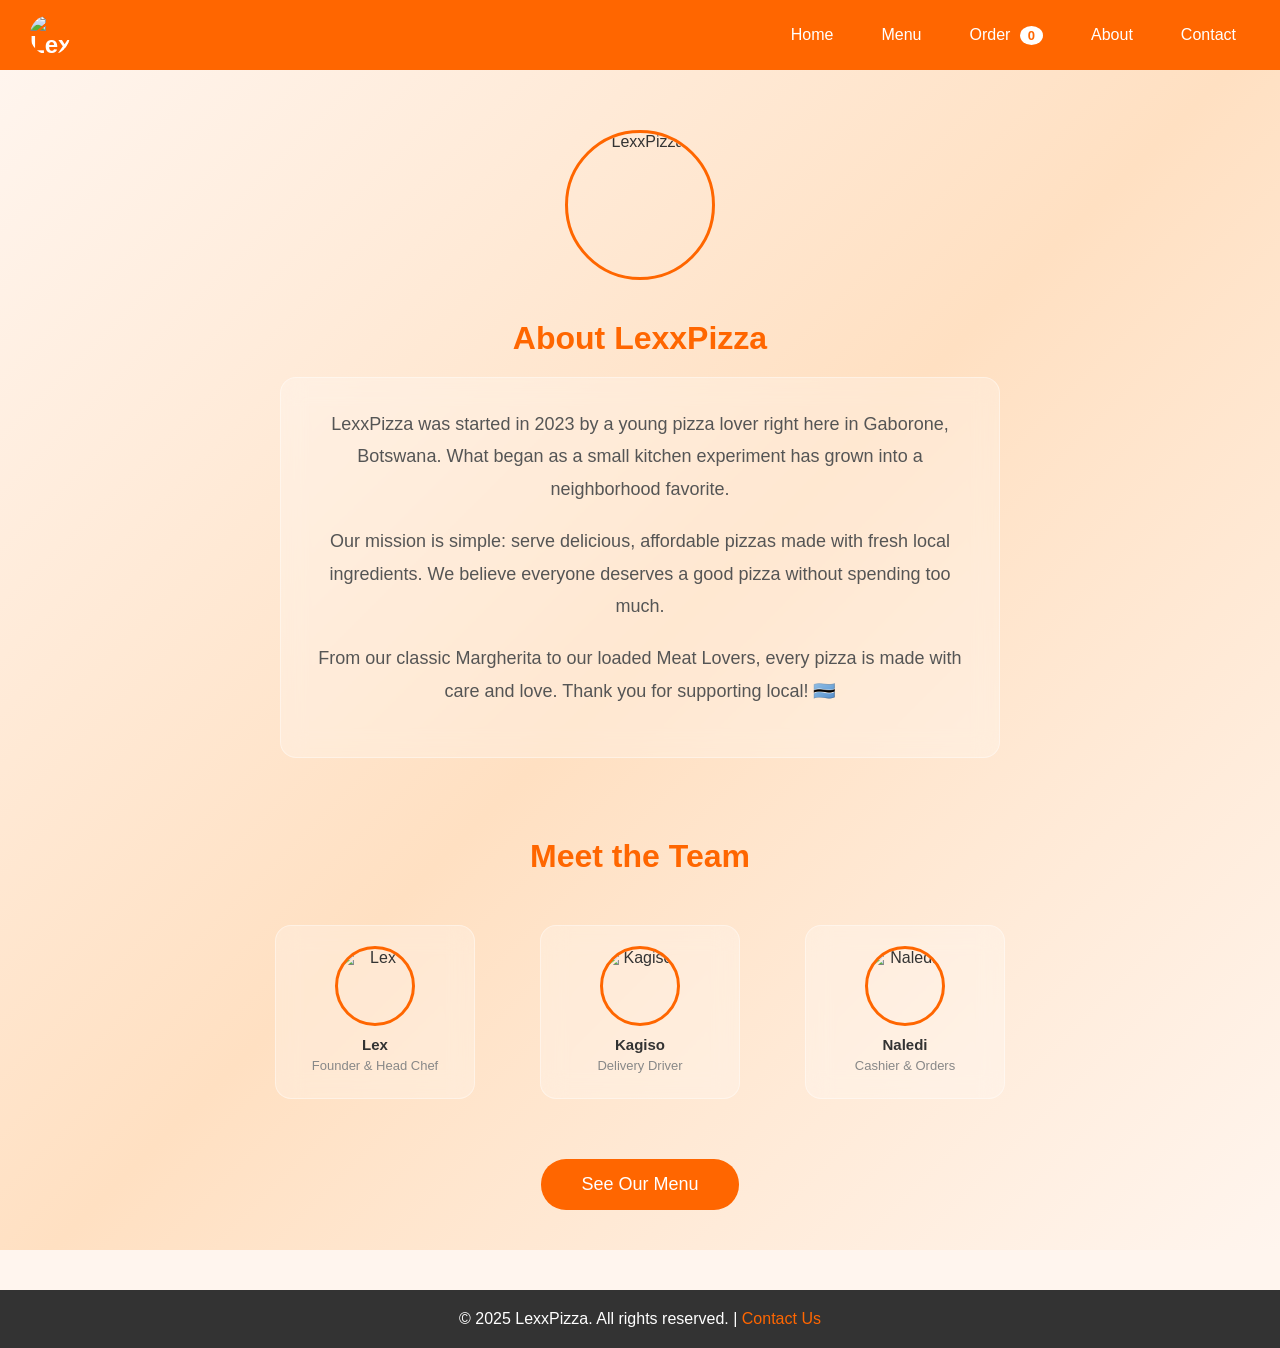
==== about.html @ c3e7ed9f "first commit - lexxpizza website" ====
<!DOCTYPE html>
<html lang="en">
<head>
    <meta charset="UTF-8">
    <meta name="viewport" content="width=device-width, initial-scale=1.0">
    <title>LexxPizza - About</title>
    <link rel="stylesheet" href="style.css">
    <link href="https://unpkg.com/aos@2.3.1/dist/aos.css" rel="stylesheet">
</head>
<body>

    <nav>
        <a href="index.html" class="logo"><img src="c:\Users\User\Documents\WMD ASSIGNMENT2026\logo.png" alt="LexxPizza"></a>
        <ul class="nav-links">
            <li><a href="index.html">Home</a></li>
            <li><a href="menu.html">Menu</a></li>
            <li><a href="order.html">Order <span id="cart-badge" class="cart-badge">0</span></a></li>
            <li><a href="about.html">About</a></li>
            <li><a href="contact.html">Contact</a></li>
        </ul>
    </nav>

    <div class="page-bg" style="padding-top: 40px; padding-bottom: 40px;">

        <div class="about-section">
            <img src="https://picsum.photos/seed/lexx-logo/150/150.jpg" class="round-icon" style="width:150px; height:150px;" alt="LexxPizza" data-aos="fade-down">
            <h2 class="section-title" data-aos="fade-down">About LexxPizza</h2>

            <div class="blur-box" data-aos="fade-up">
                <p>
                    LexxPizza was started in 2023 by a young pizza lover right here in Gaborone, Botswana. 
                    What began as a small kitchen experiment has grown into a neighborhood favorite.
                </p>
                <p>
                    Our mission is simple: serve delicious, affordable pizzas made with fresh local ingredients. 
                    We believe everyone deserves a good pizza without spending too much.
                </p>
                <p>
                    From our classic Margherita to our loaded Meat Lovers, every pizza is made with care and love. 
                    Thank you for supporting local! 🇧🇼
                </p>
            </div>
        </div>

        <h2 class="section-title" data-aos="fade-down">Meet the Team</h2>

        <div class="team-grid" data-aos="fade-up">

            <div class="blur-box team-card" style="width: 200px; padding: 20px;">
                <img src="https://picsum.photos/seed/person-one/100/100.jpg" class="round-icon" alt="Lex">
                <p><strong>Lex</strong></p>
                <p style="font-size:13px; color:#888;">Founder & Head Chef</p>
            </div>

            <div class="blur-box team-card" style="width: 200px; padding: 20px;">
                <img src="https://picsum.photos/seed/person-two/100/100.jpg" class="round-icon" alt="Kagiso">
                <p><strong>Kagiso</strong></p>
                <p style="font-size:13px; color:#888;">Delivery Driver</p>
            </div>

            <div class="blur-box team-card" style="width: 200px; padding: 20px;">
                <img src="https://picsum.photos/seed/person-three/100/100.jpg" class="round-icon" alt="Naledi">
                <p><strong>Naledi</strong></p>
                <p style="font-size:13px; color:#888;">Cashier & Orders</p>
            </div>

        </div>

        <div style="text-align:center; margin-top: 40px;" data-aos="fade-up">
            <a href="menu.html" class="btn" style="font-size:18px; padding: 15px 40px;">See Our Menu</a>
        </div>

    </div>

    <footer>
        <p>&copy; 2025 LexxPizza. All rights reserved. | <a href="contact.html">Contact Us</a></p>
    </footer>

    <script src="https://unpkg.com/aos@2.3.1/dist/aos.js"></script>
    <script>
        AOS.init({ duration: 1000 });
    </script>
    <script src="script.js"></script>

</body>
</html>
---- style.css ----
* {
    margin: 0;
    padding: 0;
    box-sizing: border-box;
}

body {
    font-family: 'Segoe UI', Tahoma, Geneva, Verdana, sans-serif;
    background-color: #fff5ee;
    color: #333;
}

/* NAVBAR */
nav {
    background-color: #ff6600;
    padding: 15px 30px;
    display: flex;
    justify-content: space-between;
    align-items: center;
    position: sticky;
    top: 0;
    z-index: 100;
}

nav .logo {
    font-size: 24px;
    font-weight: bold;
    color: #fff;
    text-decoration: none;
}

nav .nav-links {
    list-style: none;
    display: flex;
    gap: 20px;
}

nav .nav-links a {
    color: #fff;
    text-decoration: none;
    font-size: 16px;
    padding: 8px 14px;
    border-radius: 20px;
    transition: background 0.3s;
}

nav .nav-links a:hover {
    background-color: #fff;
    color: #ff6600;
}

/* BLURRY BOX */
.blur-box {
    background: rgba(255, 255, 255, 0.25);
    backdrop-filter: blur(12px);
    -webkit-backdrop-filter: blur(12px);
    border: 1px solid rgba(255, 255, 255, 0.4);
    border-radius: 16px;
    padding: 30px;
    margin: 20px;
}

/* BUTTONS */
.btn {
    background-color: #ff6600;
    color: #fff;
    border: none;
    padding: 12px 28px;
    border-radius: 25px;
    font-size: 16px;
    cursor: pointer;
    text-decoration: none;
    display: inline-block;
    transition: background 0.3s, transform 0.2s;
}

.btn:hover {
    background-color: #e65c00;
    transform: scale(1.05);
}

/* HERO SECTIONS WITH IMAGE BACKGROUND */
.hero {
    height: 80vh;
    background-size: cover;
    background-position: center;
    background-repeat: no-repeat;
    display: flex;
    align-items: center;
    justify-content: center;
    text-align: center;
    color: #fff;
    position: relative;
}

.hero::before {
    content: '';
    position: absolute;
    top: 0;
    left: 0;
    right: 0;
    bottom: 0;
    background: rgba(0, 0, 0, 0.5);
}

.hero .hero-content {
    position: relative;
    z-index: 1;
}

.hero h1 {
    font-size: 48px;
    margin-bottom: 15px;
    text-shadow: 2px 2px 8px rgba(0,0,0,0.5);
}

.hero p {
    font-size: 20px;
    margin-bottom: 25px;
    text-shadow: 1px 1px 4px rgba(0,0,0,0.5);
}

/* SECTION TITLES */
.section-title {
    text-align: center;
    font-size: 32px;
    color: #ff6600;
    margin: 40px 0 20px;
}

/* ROUND ICONS */
.round-icon {
    width: 80px;
    height: 80px;
    border-radius: 50%;
    object-fit: cover;
    border: 3px solid #ff6600;
    display: block;
    margin: 0 auto 10px;
}

.round-icon-small {
    width: 60px;
    height: 60px;
    border-radius: 50%;
    object-fit: cover;
    border: 3px solid #ff6600;
}

/* MENU CARDS */
.menu-grid {
    display: flex;
    flex-wrap: wrap;
    justify-content: center;
    gap: 25px;
    padding: 20px;
    max-width: 1100px;
    margin: 0 auto;
}

.menu-card {
    background: rgba(255, 255, 255, 0.3);
    backdrop-filter: blur(10px);
    -webkit-backdrop-filter: blur(10px);
    border: 1px solid rgba(255, 165, 0, 0.3);
    border-radius: 16px;
    padding: 25px;
    width: 280px;
    text-align: center;
    transition: transform 0.3s, box-shadow 0.3s;
}

.menu-card:hover {
    transform: translateY(-8px);
    box-shadow: 0 12px 30px rgba(255, 102, 0, 0.2);
}

.menu-card h3 {
    margin: 10px 0 5px;
    font-size: 20px;
}

.menu-card p {
    color: #666;
    font-size: 14px;
    margin-bottom: 10px;
}

.menu-card .price {
    font-size: 22px;
    font-weight: bold;
    color: #ff6600;
    margin-bottom: 15px;
}

/* DRINKS GRID */
.drinks-grid {
    display: flex;
    flex-wrap: wrap;
    justify-content: center;
    gap: 20px;
    padding: 20px;
    max-width: 900px;
    margin: 0 auto;
}

.drink-card {
    background: rgba(255, 255, 255, 0.3);
    backdrop-filter: blur(10px);
    -webkit-backdrop-filter: blur(10px);
    border: 1px solid rgba(255, 165, 0, 0.3);
    border-radius: 16px;
    padding: 20px;
    width: 200px;
    text-align: center;
    transition: transform 0.3s;
}

.drink-card:hover {
    transform: translateY(-5px);
}

.drink-card h3 {
    font-size: 16px;
    margin: 8px 0 5px;
}

.drink-card .price {
    font-size: 18px;
    font-weight: bold;
    color: #ff6600;
}

/* ORDER FORM */
.order-form {
    max-width: 600px;
    margin: 0 auto;
    padding: 20px;
}

.order-form label {
    display: block;
    margin-bottom: 5px;
    font-weight: bold;
    color: #ff6600;
}

.order-form input,
.order-form select,
.order-form textarea {
    width: 100%;
    padding: 12px;
    margin-bottom: 15px;
    border: 1px solid #ddd;
    border-radius: 10px;
    font-size: 16px;
    background: rgba(255,255,255,0.5);
}

.order-form input:focus,
.order-form select:focus,
.order-form textarea:focus {
    outline: none;
    border-color: #ff6600;
}

/* CONTACT */
.contact-grid {
    display: flex;
    flex-wrap: wrap;
    gap: 30px;
    justify-content: center;
    max-width: 900px;
    margin: 0 auto;
    padding: 20px;
}

.contact-info {
    flex: 1;
    min-width: 280px;
}

.contact-form {
    flex: 1;
    min-width: 280px;
}

.contact-info p {
    margin-bottom: 15px;
    font-size: 16px;
}

.contact-info .icon-row {
    display: flex;
    align-items: center;
    gap: 10px;
    margin-bottom: 12px;
}

/* ABOUT */
.about-section {
    max-width: 800px;
    margin: 0 auto;
    padding: 20px;
    text-align: center;
}

.about-section p {
    font-size: 18px;
    line-height: 1.8;
    color: #555;
    margin-bottom: 20px;
}

.team-grid {
    display: flex;
    flex-wrap: wrap;
    justify-content: center;
    gap: 25px;
    margin-top: 30px;
}

.team-card {
    text-align: center;
}

.team-card p {
    font-size: 15px;
    margin-bottom: 5px;
}

/* FOOTER */
footer {
    background-color: #333;
    color: #fff;
    text-align: center;
    padding: 20px;
    margin-top: 40px;
}

footer a {
    color: #ff6600;
    text-decoration: none;
}

/* SIMPLE CART */
.cart-badge {
    background-color: #fff;
    color: #ff6600;
    border-radius: 50%;
    padding: 2px 8px;
    font-size: 13px;
    font-weight: bold;
    margin-left: 5px;
}

/* ORDER SUMMARY TABLE */
.order-table {
    width: 100%;
    border-collapse: collapse;
    margin: 20px 0;
}

.order-table th,
.order-table td {
    padding: 10px 15px;
    text-align: left;
    border-bottom: 1px solid #eee;
}

.order-table th {
    background-color: #ff6600;
    color: #fff;
    border-radius: 8px;
}

.total-row {
    font-size: 20px;
    font-weight: bold;
    color: #ff6600;
    text-align: right;
    margin: 10px 0;
}

/* BACKGROUND PATTERN FOR NON-HERO PAGES */
.page-bg {
    min-height: 100vh;
    background: linear-gradient(135deg, #fff5ee 0%, #ffe0c2 50%, #fff5ee 100%);
}

/* RESPONSIVE */
@media (max-width: 768px) {
    nav {
        flex-direction: column;
        gap: 10px;
    }

    nav .nav-links {
        gap: 10px;
    }

    .hero h1 {
        font-size: 32px;
    }

    .menu-card {
        width: 100%;
        max-width: 300px;
    }
}
nav .logo {
    display: flex;
    align-items: center;
    gap: 10px;
    text-decoration: none;
    color: #fff;
    font-size: 24px;
    font-weight: bold;
}

nav .logo img {
    height: 40px;
    width: 40px;
    border-radius: 50%;
}
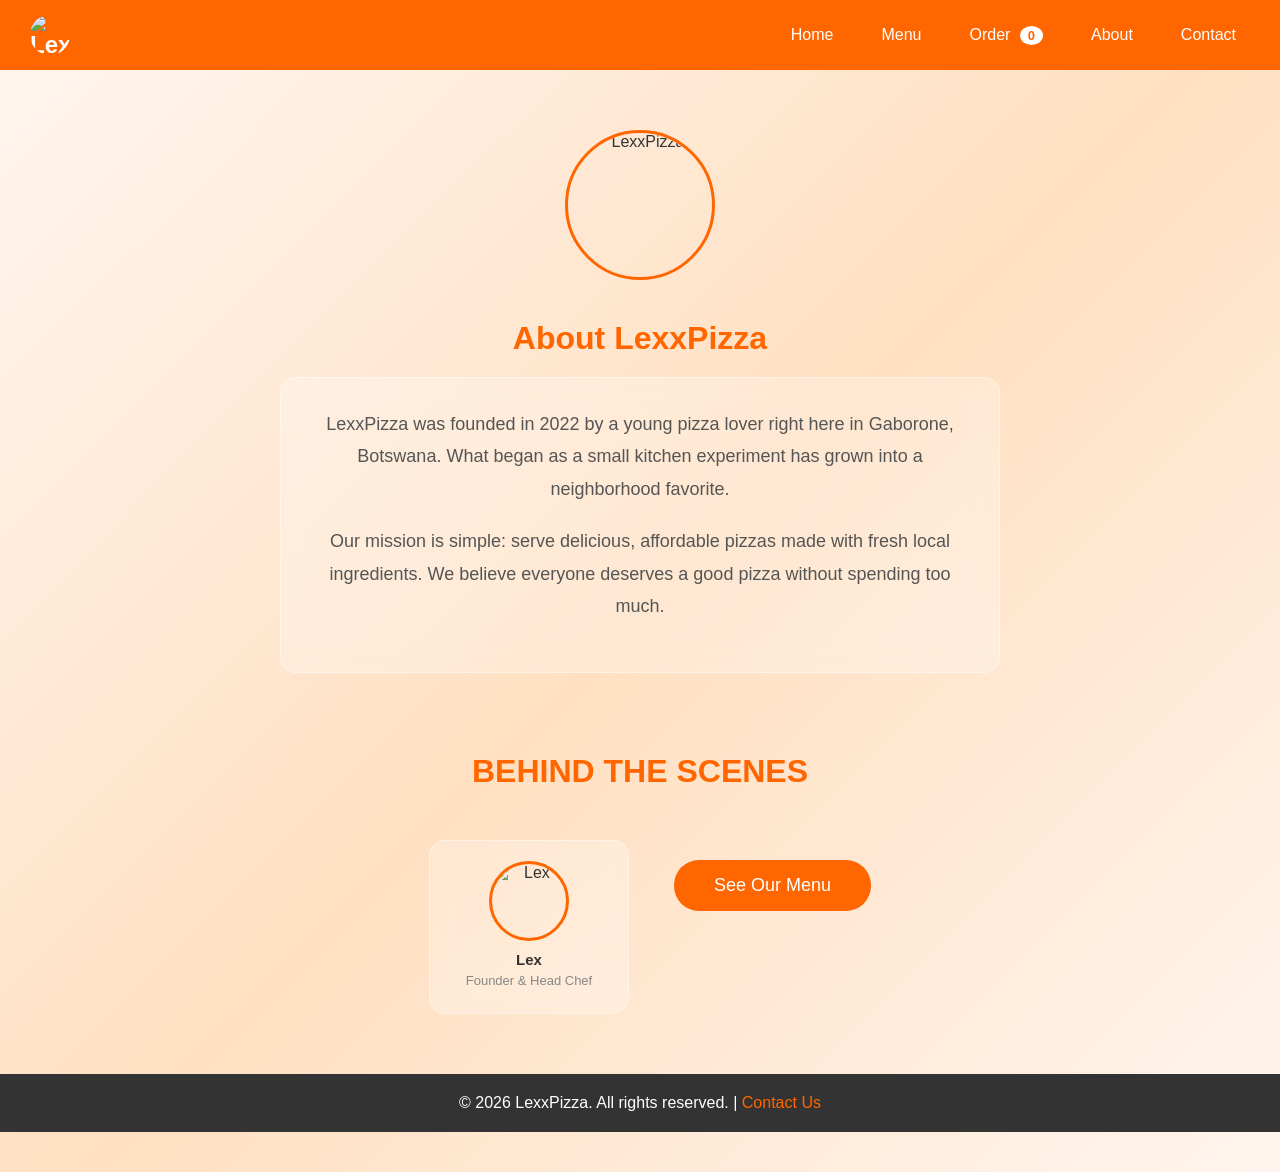
==== commit f2abb962: "Initial commit: my lexx-pizza-website" ====
--- a/about.html
+++ b/about.html
@@ -10,7 +10,7 @@
 <body>
 
     <nav>
-        <a href="index.html" class="logo"><img src="c:\Users\User\Documents\WMD ASSIGNMENT2026\logo.png" alt="LexxPizza"></a>
+        <a href="index.html" class="logo"><img src="c:\Users\User\Documents\lexx-pizza-website\logo.png" alt="LexxPizza"></a>
         <ul class="nav-links">
             <li><a href="index.html">Home</a></li>
             <li><a href="menu.html">Menu</a></li>
@@ -23,48 +23,30 @@
     <div class="page-bg" style="padding-top: 40px; padding-bottom: 40px;">
 
         <div class="about-section">
-            <img src="https://picsum.photos/seed/lexx-logo/150/150.jpg" class="round-icon" style="width:150px; height:150px;" alt="LexxPizza" data-aos="fade-down">
+            <img src="c:\Users\User\Documents\lexx-pizza-website\bbq pizza.jpg" class="round-icon" style="width:150px; height:150px;" alt="LexxPizza" data-aos="fade-down">
             <h2 class="section-title" data-aos="fade-down">About LexxPizza</h2>
 
             <div class="blur-box" data-aos="fade-up">
                 <p>
-                    LexxPizza was started in 2023 by a young pizza lover right here in Gaborone, Botswana. 
+                    LexxPizza was founded in 2022 by a young pizza lover right here in Gaborone, Botswana. 
                     What began as a small kitchen experiment has grown into a neighborhood favorite.
                 </p>
                 <p>
                     Our mission is simple: serve delicious, affordable pizzas made with fresh local ingredients. 
                     We believe everyone deserves a good pizza without spending too much.
                 </p>
-                <p>
-                    From our classic Margherita to our loaded Meat Lovers, every pizza is made with care and love. 
-                    Thank you for supporting local! 🇧🇼
-                </p>
             </div>
         </div>
 
-        <h2 class="section-title" data-aos="fade-down">Meet the Team</h2>
+        <h2 class="section-title" data-aos="fade-down">BEHIND THE SCENES</h2>
 
         <div class="team-grid" data-aos="fade-up">
 
             <div class="blur-box team-card" style="width: 200px; padding: 20px;">
-                <img src="https://picsum.photos/seed/person-one/100/100.jpg" class="round-icon" alt="Lex">
+                <img src="c:\Users\User\Documents\lexx-pizza-website\lexx the founder.jpg" class="round-icon" alt="Lex">
                 <p><strong>Lex</strong></p>
                 <p style="font-size:13px; color:#888;">Founder & Head Chef</p>
             </div>
-
-            <div class="blur-box team-card" style="width: 200px; padding: 20px;">
-                <img src="https://picsum.photos/seed/person-two/100/100.jpg" class="round-icon" alt="Kagiso">
-                <p><strong>Kagiso</strong></p>
-                <p style="font-size:13px; color:#888;">Delivery Driver</p>
-            </div>
-
-            <div class="blur-box team-card" style="width: 200px; padding: 20px;">
-                <img src="https://picsum.photos/seed/person-three/100/100.jpg" class="round-icon" alt="Naledi">
-                <p><strong>Naledi</strong></p>
-                <p style="font-size:13px; color:#888;">Cashier & Orders</p>
-            </div>
-
-        </div>
 
         <div style="text-align:center; margin-top: 40px;" data-aos="fade-up">
             <a href="menu.html" class="btn" style="font-size:18px; padding: 15px 40px;">See Our Menu</a>
@@ -73,7 +55,7 @@
     </div>
 
     <footer>
-        <p>&copy; 2025 LexxPizza. All rights reserved. | <a href="contact.html">Contact Us</a></p>
+        <p>&copy; 2026 LexxPizza. All rights reserved. | <a href="contact.html">Contact Us</a></p>
     </footer>
 
     <script src="https://unpkg.com/aos@2.3.1/dist/aos.js"></script>
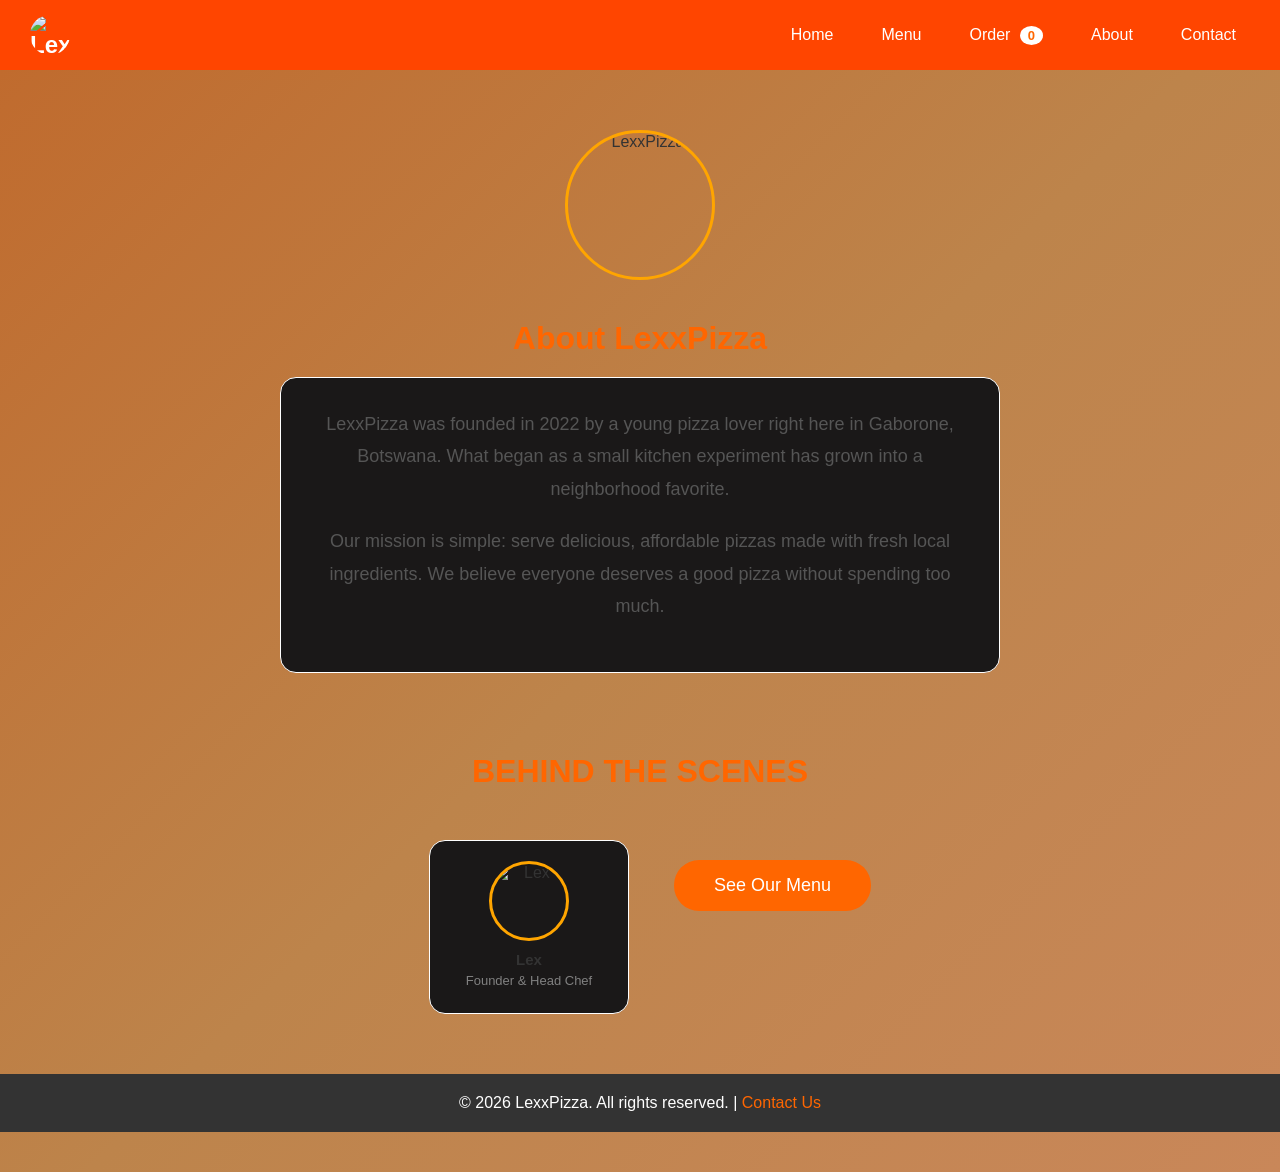
==== commit b3019fcf: "updated my website" ====
--- a/about.html
+++ b/about.html
@@ -5,7 +5,6 @@
     <meta name="viewport" content="width=device-width, initial-scale=1.0">
     <title>LexxPizza - About</title>
     <link rel="stylesheet" href="style.css">
-    <link href="https://unpkg.com/aos@2.3.1/dist/aos.css" rel="stylesheet">
 </head>
 <body>
 
@@ -45,7 +44,7 @@
             <div class="blur-box team-card" style="width: 200px; padding: 20px;">
                 <img src="c:\Users\User\Documents\lexx-pizza-website\lexx the founder.jpg" class="round-icon" alt="Lex">
                 <p><strong>Lex</strong></p>
-                <p style="font-size:13px; color:#888;">Founder & Head Chef</p>
+                <p style="font-size:13px; color:grey;">Founder & Head Chef</p>
             </div>
 
         <div style="text-align:center; margin-top: 40px;" data-aos="fade-up">
--- a/style.css
+++ b/style.css
@@ -6,13 +6,13 @@
 
 body {
     font-family: 'Segoe UI', Tahoma, Geneva, Verdana, sans-serif;
-    background-color: #fff5ee;
+    background-color: white;
     color: #333;
 }
 
 /* NAVBAR */
 nav {
-    background-color: #ff6600;
+    background-color: orangered;
     padding: 15px 30px;
     display: flex;
     justify-content: space-between;
@@ -45,16 +45,16 @@
 }
 
 nav .nav-links a:hover {
-    background-color: #fff;
+    background-color: white;
     color: #ff6600;
 }
 
 /* BLURRY BOX */
 .blur-box {
-    background: rgba(255, 255, 255, 0.25);
+    background: rgba(26, 24, 24 );
     backdrop-filter: blur(12px);
     -webkit-backdrop-filter: blur(12px);
-    border: 1px solid rgba(255, 255, 255, 0.4);
+    border: 1px solid rgba(255, 255, 255 );
     border-radius: 16px;
     padding: 30px;
     margin: 20px;
@@ -78,6 +78,11 @@
     background-color: #e65c00;
     transform: scale(1.05);
 }
+.glass {
+            background: rgba(255, 255, 255, 0.05);
+            backdrop-filter: blur(16px);
+            border: 1px solid rgba(255, 255, 255, 0.1);
+        }
 
 /* HERO SECTIONS WITH IMAGE BACKGROUND */
 .hero {
@@ -134,7 +139,7 @@
     height: 80px;
     border-radius: 50%;
     object-fit: cover;
-    border: 3px solid #ff6600;
+    border: 3px solid orange;
     display: block;
     margin: 0 auto 10px;
 }
@@ -254,7 +259,7 @@
     border: 1px solid #ddd;
     border-radius: 10px;
     font-size: 16px;
-    background: rgba(255,255,255,0.5);
+    background: rgba(211, 55, 55, 0.5);
 }
 
 .order-form input:focus,
@@ -385,7 +390,7 @@
 /* BACKGROUND PATTERN FOR NON-HERO PAGES */
 .page-bg {
     min-height: 100vh;
-    background: linear-gradient(135deg, #fff5ee 0%, #ffe0c2 50%, #fff5ee 100%);
+    background: linear-gradient(135deg, #c06b2e 0%, #bd844b 50%, #c98759 100%);
 }
 
 /* RESPONSIVE */
